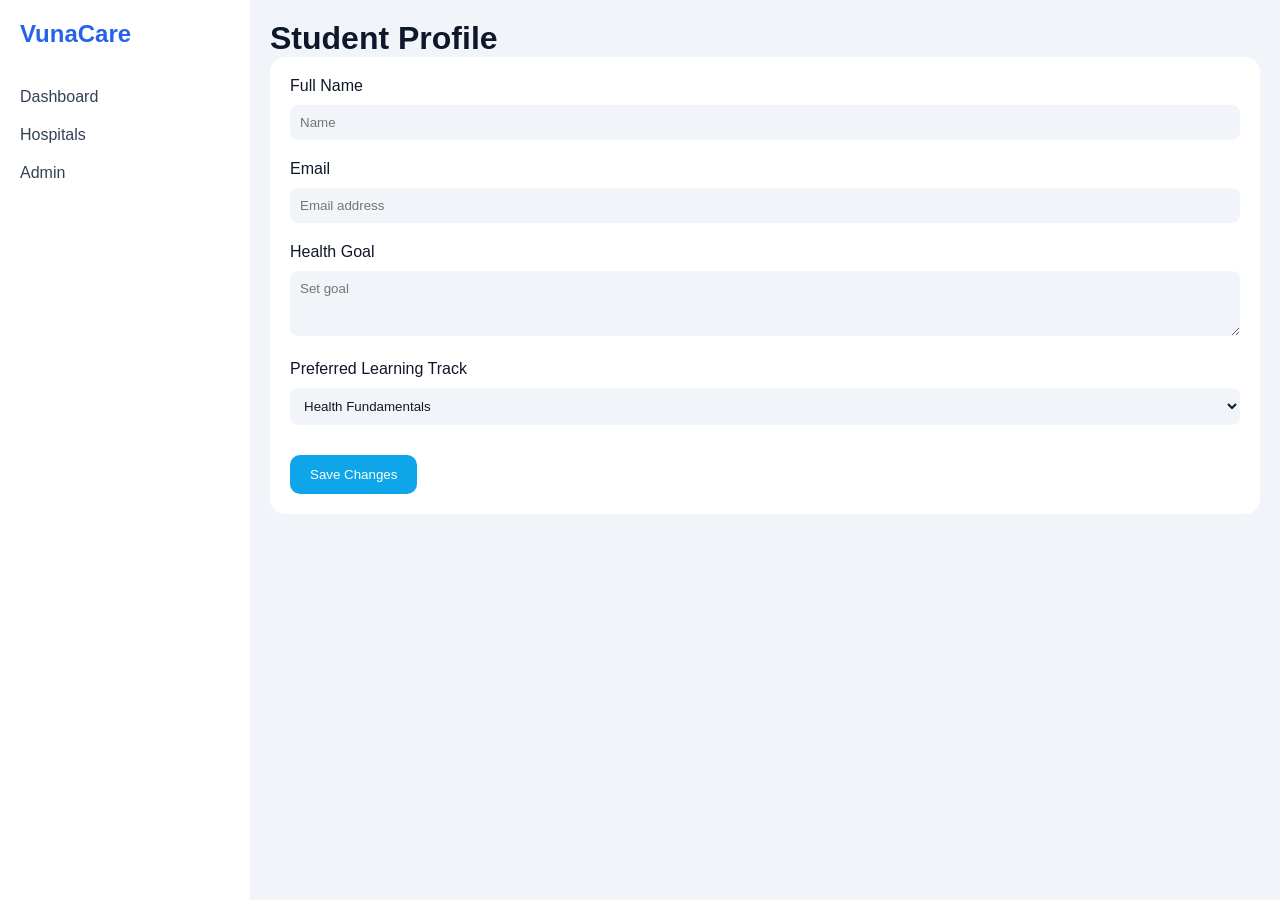
==== admin.html @ 337e97df "Initial Commit" ====
<!DOCTYPE html>
<html>
<head>
<title>Profile</title>
<link rel="stylesheet" href="style.css">
</head>

<body>

<div class="container">

<div class="sidebar">
<h2 class="logo">VunaCare</h2>

<ul>
<li><a href="index.html">Dashboard</a></li>
<li><a href="hospitals.html">Hospitals</a></li>
<li><a href="admin.html">Admin</a></li>
</ul>
</div>

<div class="main">

<h1>Student Profile</h1>

<form>

<label>Full Name</label>
<input type="text" placeholder="Name">

<label>Email</label>
<input type="email" placeholder="Email address" >

<label>Health Goal</label>
<textarea rows="3" placeholder="Set goal"></textarea>

<label>Preferred Learning Track</label>

<select>
<option>Health Fundamentals</option>
<option>Bone Structure</option>
<option>Human Anatomy</option>
</select>

<button class="btn">
Save Changes
</button>

</form>

</div>

</div>

</body>
</html>
---- style.css ----
*{
    margin:0;
    padding:0;
    box-sizing:border-box;
    font-family:'Poppins',sans-serif;
}

body{
    background:#F1F5F9;
    color:#0F172A;
}

.container{
    display:flex;
    min-height:100vh;
}


.sidebar{
    width:250px;
    background:#FFFFFF;
    padding:20px;
}

.logo{
    font-size:24px;
    font-weight:bold;
    margin-bottom:40px;
    color:#2563EB;
}

.sidebar ul{
    list-style:none;
}

.sidebar ul li{
    margin:20px 0;
}

.sidebar ul li a{
    text-decoration:none;
    color:#334155;
    transition:0.3s;
}

.sidebar ul li a:hover{
    color:#0EA5E9;
    border: #0EA5E9  solid;
    border-radius: 4px;
    padding: 4px;
}


.main{
    flex:1;
    padding:20px;
}


.navbar{
    display:flex;
    justify-content:space-between;
    align-items:center;
    margin-bottom:30px;
}




.hero{
    background:linear-gradient(
        135deg,
        #2563EB,
        #22C55E
    );
    padding:30px;
    border-radius:15px;
    margin-bottom:30px;
    color:#FFFFFF;
}


.btn{
    background:#0EA5E9;
    color:white;
    border:none;
    padding:12px 20px;
    border-radius:10px;
    cursor:pointer;
    margin-top:10px;
}

.btn:hover{
    background:#2563EB;
}


.stats{
    display:grid;
    grid-template-columns:repeat(4,1fr);
    gap:20px;
    margin-bottom:30px;
}

.card{
    background:#dbdeee;
    padding:20px;
    border-radius:15px;
    transition:0.3s;
    color:#0F172A;
}
.btn enroll-btn a{
    text-decoration: none;
    color: #FFFFFF;
}
.card:hover{
    transform:translateY(-8px);
}


.course-grid{
    display:grid;
    grid-template-columns:
    repeat(auto-fit,minmax(250px,1fr));
    gap:20px;
}

.progress{
    background:#CBD5E1;
    height:10px;
    border-radius:10px;
    overflow:hidden;
    margin:10px 0;
}

.progress-bar{
    height:100%;
    background:#22C55E;
}


form{
    background:#FFFFFF;
    padding:20px;
    border-radius:15px;
    color:#0F172A;
}

form input,
form textarea,
form select{
    width:100%;
    padding:10px;
    margin:10px 0 20px;
    border:none;
    border-radius:8px;
    background:#F1F5F9;
    color:#0F172A;
}


.modal{
    display:none;
    position:fixed;
    top:0;
    left:0;
    width:100%;
    height:100%;
    background:rgba(15,23,42,.5);
    justify-content:center;
    align-items:center;
}

.modal-content{
    background:#FFFFFF;
    color:#0F172A;
    padding:30px;
    border-radius:15px;
    text-align:center;
}
.modal{
    display:none;
    position:fixed;
    top:0;
    left:0;
    width:100%;
    height:100%;
    background:rgba(0,0,0,0.5);
    justify-content:center;
    align-items:center;
    z-index:1000;
}

.modal-content{
    background:#fff;
    width:420px;
    max-width:90%;
    padding:25px;
    border-radius:12px;
    box-shadow:0 5px 15px rgba(0,0,0,0.3);
    position:relative;
}

.modal-content h2{
    margin-bottom:20px;
    color:#2c3e50;
}

.modal-content label{
    display:block;
    margin-top:10px;
    margin-bottom:5px;
    font-weight:bold;
}

.modal-content input,
.modal-content textarea{
    width:100%;
    padding:10px;
    border:1px solid #ddd;
    border-radius:6px;
    margin-bottom:15px;
}

#closeModal{
    position:absolute;
    top:10px;
    right:15px;
    font-size:25px;
    cursor:pointer;
}

.modal-content .btn{
    width:100%;
}

@media(max-width:768px){

    .container{
        flex-direction:column;
    }

    .sidebar{
        width:100%;
    }

    .stats{
        grid-template-columns:1fr;
    }

    .navbar{
        flex-direction:column;
        gap:15px;
    }
}
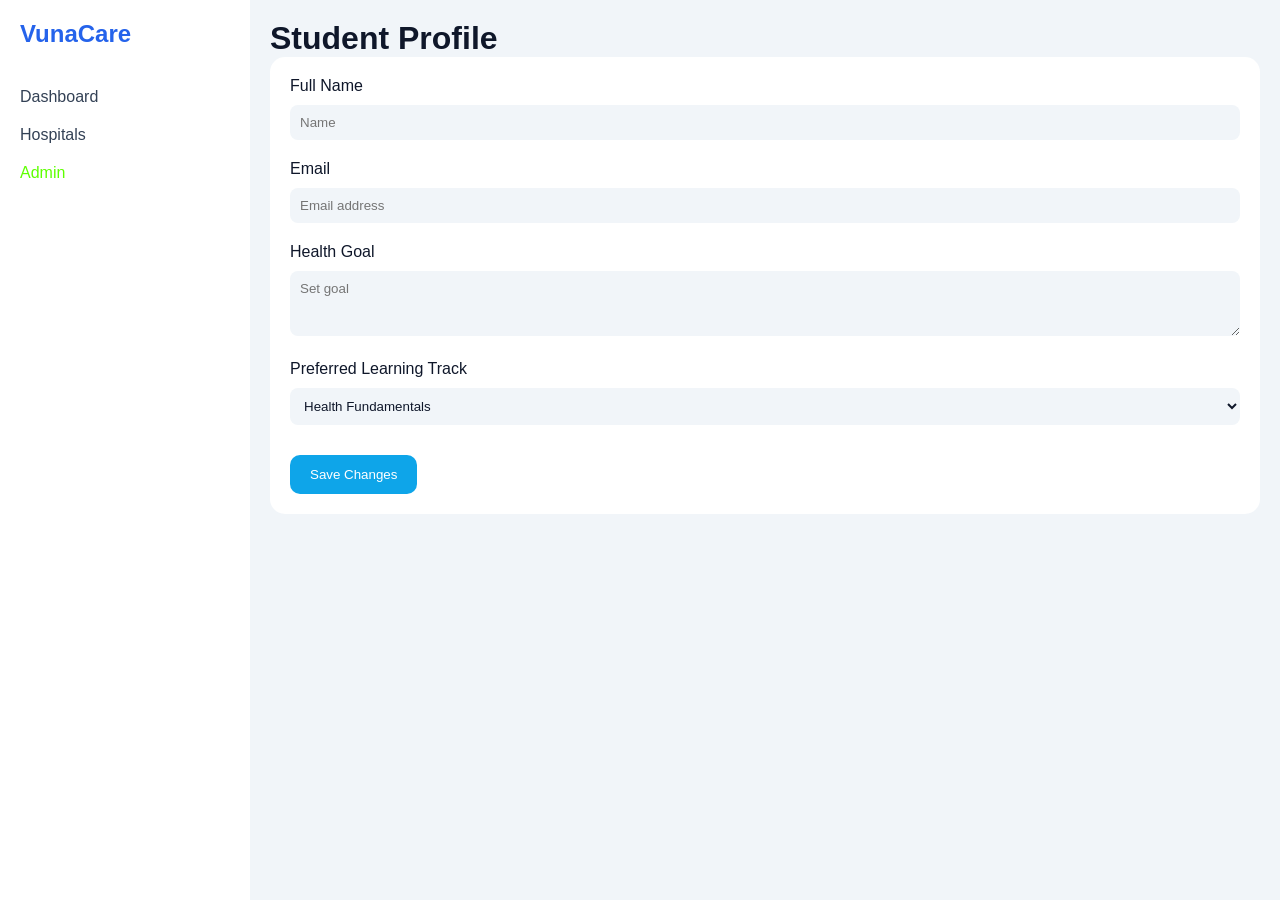
==== commit e3adddd2: "Added Highlight to nav" ====
--- a/admin.html
+++ b/admin.html
@@ -15,7 +15,7 @@
 <ul>
 <li><a href="index.html">Dashboard</a></li>
 <li><a href="hospitals.html">Hospitals</a></li>
-<li><a href="admin.html">Admin</a></li>
+<li><a style="color:rgb(94, 255, 0)" href="admin.html">Admin</a></li>
 </ul>
 </div>
 
--- a/style.css
+++ b/style.css
@@ -49,6 +49,8 @@
     border-radius: 4px;
     padding: 4px;
 }
+
+
 
 
 .main{
